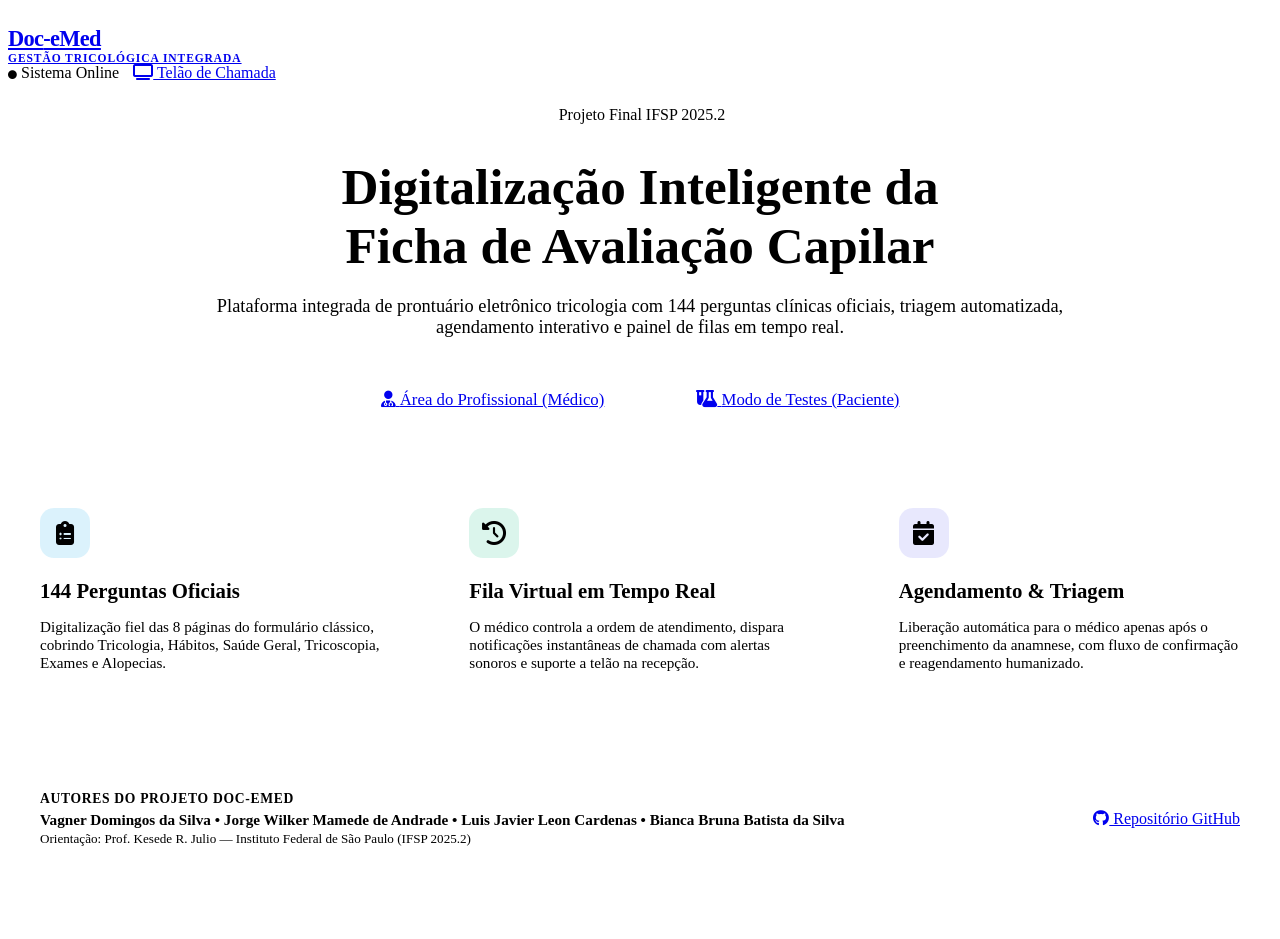
==== src/main/resources/templates/index.html @ d561eccd "feat: frontend Java com Thymeleaf, fila em tempo real SSE, painel TV e agendamento interativo" ====
<!DOCTYPE html>
<html lang="pt-BR" xmlns:th="http://www.thymeleaf.org">
<head>
    <meta charset="UTF-8">
    <meta name="viewport" content="width=device-width, initial-scale=1.0">
    <title>Doc-eMed — Gestão Clínica & Ficha de Avaliação Capilar</title>
    <link rel="stylesheet" th:href="@{/css/docemed.css}">
    <link rel="stylesheet" href="https://cdnjs.cloudflare.com/ajax/libs/font-awesome/6.4.0/css/all.min.css">
</head>
<body>

    <!-- NAVBAR -->
    <header class="container">
        <nav class="navbar">
            <a href="/" class="nav-brand">
                <div class="nav-logo-icon">
                    <i class="fa-solid fa-dna" style="color: #ffffff;"></i>
                </div>
                <div>
                    <div class="brand-font" style="font-size: 1.4rem; font-weight: 800; letter-spacing: -0.03em;">
                        Doc<span style="color: var(--primary);">-eMed</span>
                    </div>
                    <div style="font-size: 0.72rem; color: var(--text-muted); font-weight: 600; text-transform: uppercase; letter-spacing: 0.08em;">
                        Gestão Tricológica Integrada
                    </div>
                </div>
            </a>
            
            <div style="display: flex; gap: 14px; align-items: center;">
                <span class="badge badge-confirmed">
                    <i class="fa-solid fa-circle" style="font-size: 0.55rem;"></i> Sistema Online
                </span>
                <a href="/painel-chamada" target="_blank" class="btn btn-outline btn-sm">
                    <i class="fa-solid fa-tv"></i> Telão de Chamada
                </a>
            </div>
        </nav>
    </header>

    <!-- HERO SECTION -->
    <main class="container" style="padding-top: 24px; padding-bottom: 60px;">
        <div style="text-align: center; max-width: 860px; margin: 0 auto 50px auto;">
            <div class="badge badge-called" style="margin-bottom: 20px;">
                <i class="fa-solid fa-sparkles"></i> Projeto Final IFSP 2025.2
            </div>
            <h1 style="font-size: 3.2rem; line-height: 1.15; margin-bottom: 20px;">
                Digitalização Inteligente da <br>
                <span class="gradient-text">Ficha de Avaliação Capilar</span>
            </h1>
            <p style="font-size: 1.15rem; color: var(--text-muted); margin-bottom: 36px;">
                Plataforma integrada de prontuário eletrônico tricologia com 144 perguntas clínicas oficiais, triagem automatizada, agendamento interativo e painel de filas em tempo real.
            </p>

            <!-- BOTOES DE ESCOLHA SOLICITADOS -->
            <div style="display: flex; gap: 20px; justify-content: center; flex-wrap: wrap;">
                <a href="/medico/login" class="btn btn-primary" style="padding: 16px 36px; font-size: 1.05rem;">
                    <i class="fa-solid fa-user-doctor"></i>
                    <span>Área do Profissional (Médico)</span>
                </a>
                <a href="/paciente/acesso" class="btn btn-secondary" style="padding: 16px 36px; font-size: 1.05rem;">
                    <i class="fa-solid fa-flask-vial"></i>
                    <span>Modo de Testes (Paciente)</span>
                </a>
            </div>
        </div>

        <!-- CARDS DE RECURSOS -->
        <div style="display: grid; grid-template-columns: repeat(auto-fit, minmax(320px, 1fr)); gap: 24px; margin-top: 40px;">
            <div class="glass-card" style="padding: 32px;">
                <div style="width: 50px; height: 50px; border-radius: 14px; background: rgba(14, 165, 233, 0.15); color: var(--primary); display: flex; align-items: center; justify-content: center; font-size: 1.5rem; margin-bottom: 20px;">
                    <i class="fa-solid fa-clipboard-list"></i>
                </div>
                <h3 style="font-size: 1.3rem; margin-bottom: 12px;">144 Perguntas Oficiais</h3>
                <p style="color: var(--text-muted); font-size: 0.95rem;">
                    Digitalização fiel das 8 páginas do formulário clássico, cobrindo Tricologia, Hábitos, Saúde Geral, Tricoscopia, Exames e Alopecias.
                </p>
            </div>

            <div class="glass-card" style="padding: 32px;">
                <div style="width: 50px; height: 50px; border-radius: 14px; background: rgba(16, 185, 129, 0.15); color: var(--secondary); display: flex; align-items: center; justify-content: center; font-size: 1.5rem; margin-bottom: 20px;">
                    <i class="fa-solid fa-clock-rotate-left"></i>
                </div>
                <h3 style="font-size: 1.3rem; margin-bottom: 12px;">Fila Virtual em Tempo Real</h3>
                <p style="color: var(--text-muted); font-size: 0.95rem;">
                    O médico controla a ordem de atendimento, dispara notificações instantâneas de chamada com alertas sonoros e suporte a telão na recepção.
                </p>
            </div>

            <div class="glass-card" style="padding: 32px;">
                <div style="width: 50px; height: 50px; border-radius: 14px; background: rgba(99, 102, 241, 0.15); color: var(--accent); display: flex; align-items: center; justify-content: center; font-size: 1.5rem; margin-bottom: 20px;">
                    <i class="fa-solid fa-calendar-check"></i>
                </div>
                <h3 style="font-size: 1.3rem; margin-bottom: 12px;">Agendamento & Triagem</h3>
                <p style="color: var(--text-muted); font-size: 0.95rem;">
                    Liberação automática para o médico apenas após o preenchimento da anamnese, com fluxo de confirmação e reagendamento humanizado.
                </p>
            </div>
        </div>

        <!-- AUTORES & CRÉDITOS -->
        <div class="glass-card" style="margin-top: 48px; padding: 24px 32px; display: flex; justify-content: space-between; align-items: center; flex-wrap: wrap; gap: 16px;">
            <div>
                <div style="font-size: 0.85rem; color: var(--text-dim); text-transform: uppercase; font-weight: 700; letter-spacing: 0.05em;">
                    Autores do Projeto Doc-eMed
                </div>
                <div style="font-weight: 600; color: var(--text-main); margin-top: 4px; font-size: 0.95rem;">
                    Vagner Domingos da Silva • Jorge Wilker Mamede de Andrade • Luis Javier Leon Cardenas • Bianca Bruna Batista da Silva
                </div>
                <div style="font-size: 0.82rem; color: var(--text-muted); margin-top: 2px;">
                    Orientação: Prof. Kesede R. Julio — Instituto Federal de São Paulo (IFSP 2025.2)
                </div>
            </div>
            <a href="https://github.com/profkesede-hbr/VAGNER-DOMINGOS-DA-SILVA-Projeto-Final" target="_blank" class="btn btn-outline btn-sm">
                <i class="fa-brands fa-github"></i> Repositório GitHub
            </a>
        </div>
    </main>

</body>
</html>
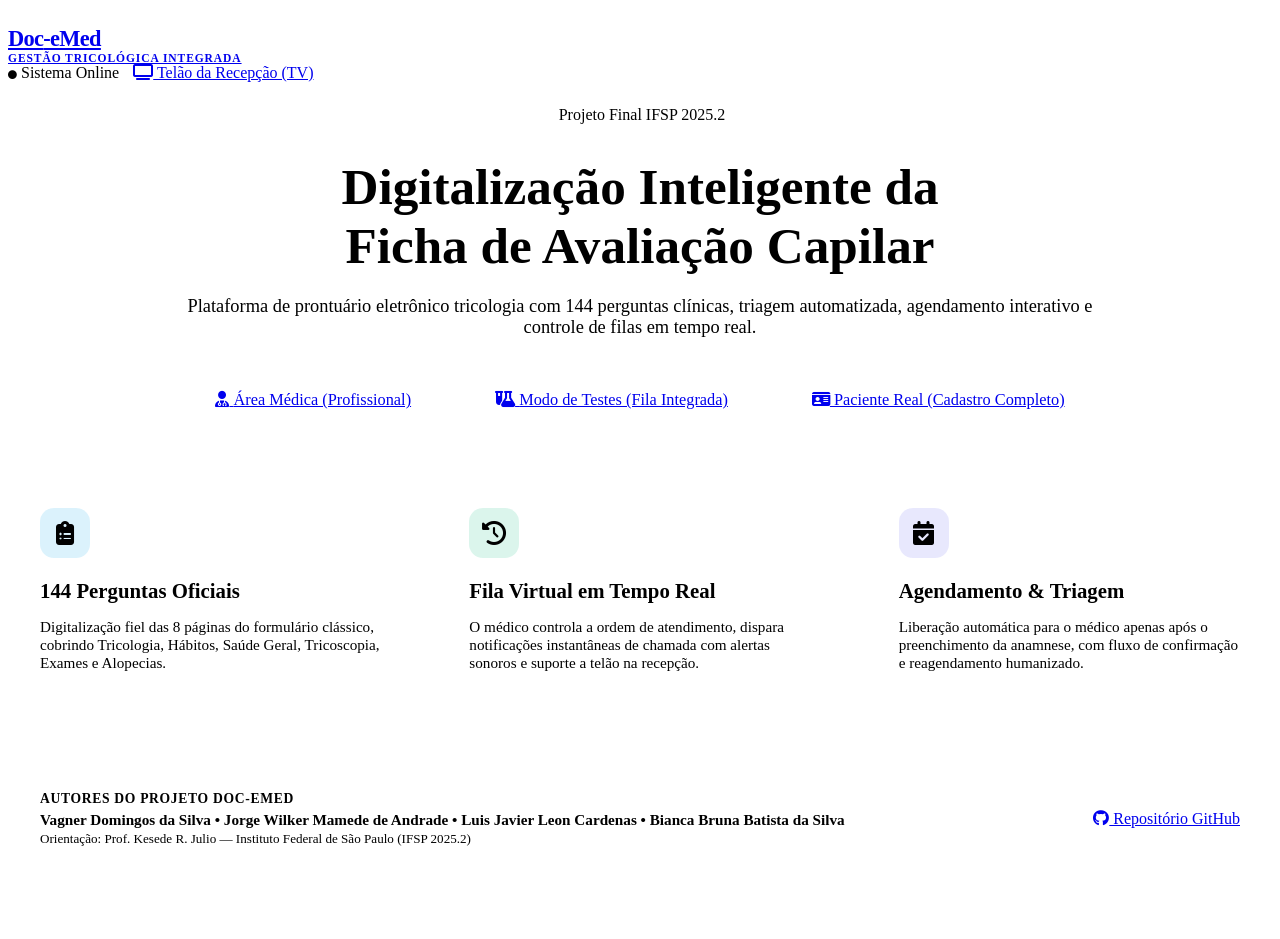
==== commit e24c358b: "feat: modulo de cadastro real, anamnese integral 144 perguntas e telao integrado no modo teste" ====
--- a/src/main/resources/templates/index.html
+++ b/src/main/resources/templates/index.html
@@ -31,7 +31,7 @@
                     <i class="fa-solid fa-circle" style="font-size: 0.55rem;"></i> Sistema Online
                 </span>
                 <a href="/painel-chamada" target="_blank" class="btn btn-outline btn-sm">
-                    <i class="fa-solid fa-tv"></i> Telão de Chamada
+                    <i class="fa-solid fa-tv"></i> Telão da Recepção (TV)
                 </a>
             </div>
         </nav>
@@ -39,7 +39,7 @@
 
     <!-- HERO SECTION -->
     <main class="container" style="padding-top: 24px; padding-bottom: 60px;">
-        <div style="text-align: center; max-width: 860px; margin: 0 auto 50px auto;">
+        <div style="text-align: center; max-width: 960px; margin: 0 auto 50px auto;">
             <div class="badge badge-called" style="margin-bottom: 20px;">
                 <i class="fa-solid fa-sparkles"></i> Projeto Final IFSP 2025.2
             </div>
@@ -48,18 +48,22 @@
                 <span class="gradient-text">Ficha de Avaliação Capilar</span>
             </h1>
             <p style="font-size: 1.15rem; color: var(--text-muted); margin-bottom: 36px;">
-                Plataforma integrada de prontuário eletrônico tricologia com 144 perguntas clínicas oficiais, triagem automatizada, agendamento interativo e painel de filas em tempo real.
+                Plataforma de prontuário eletrônico tricologia com 144 perguntas clínicas, triagem automatizada, agendamento interativo e controle de filas em tempo real.
             </p>
 
-            <!-- BOTOES DE ESCOLHA SOLICITADOS -->
+            <!-- 3 BOTOES PRINCIPAIS -->
             <div style="display: flex; gap: 20px; justify-content: center; flex-wrap: wrap;">
-                <a href="/medico/login" class="btn btn-primary" style="padding: 16px 36px; font-size: 1.05rem;">
+                <a href="/medico/login" class="btn btn-primary" style="padding: 16px 32px; font-size: 1.02rem;">
                     <i class="fa-solid fa-user-doctor"></i>
-                    <span>Área do Profissional (Médico)</span>
+                    <span>Área Médica (Profissional)</span>
                 </a>
-                <a href="/paciente/acesso" class="btn btn-secondary" style="padding: 16px 36px; font-size: 1.05rem;">
+                <a href="/paciente/acesso" class="btn btn-warning" style="padding: 16px 32px; font-size: 1.02rem;">
                     <i class="fa-solid fa-flask-vial"></i>
-                    <span>Modo de Testes (Paciente)</span>
+                    <span>Modo de Testes (Fila Integrada)</span>
+                </a>
+                <a href="/paciente/real-cadastro" class="btn btn-secondary" style="padding: 16px 32px; font-size: 1.02rem;">
+                    <i class="fa-solid fa-id-card"></i>
+                    <span>Paciente Real (Cadastro Completo)</span>
                 </a>
             </div>
         </div>
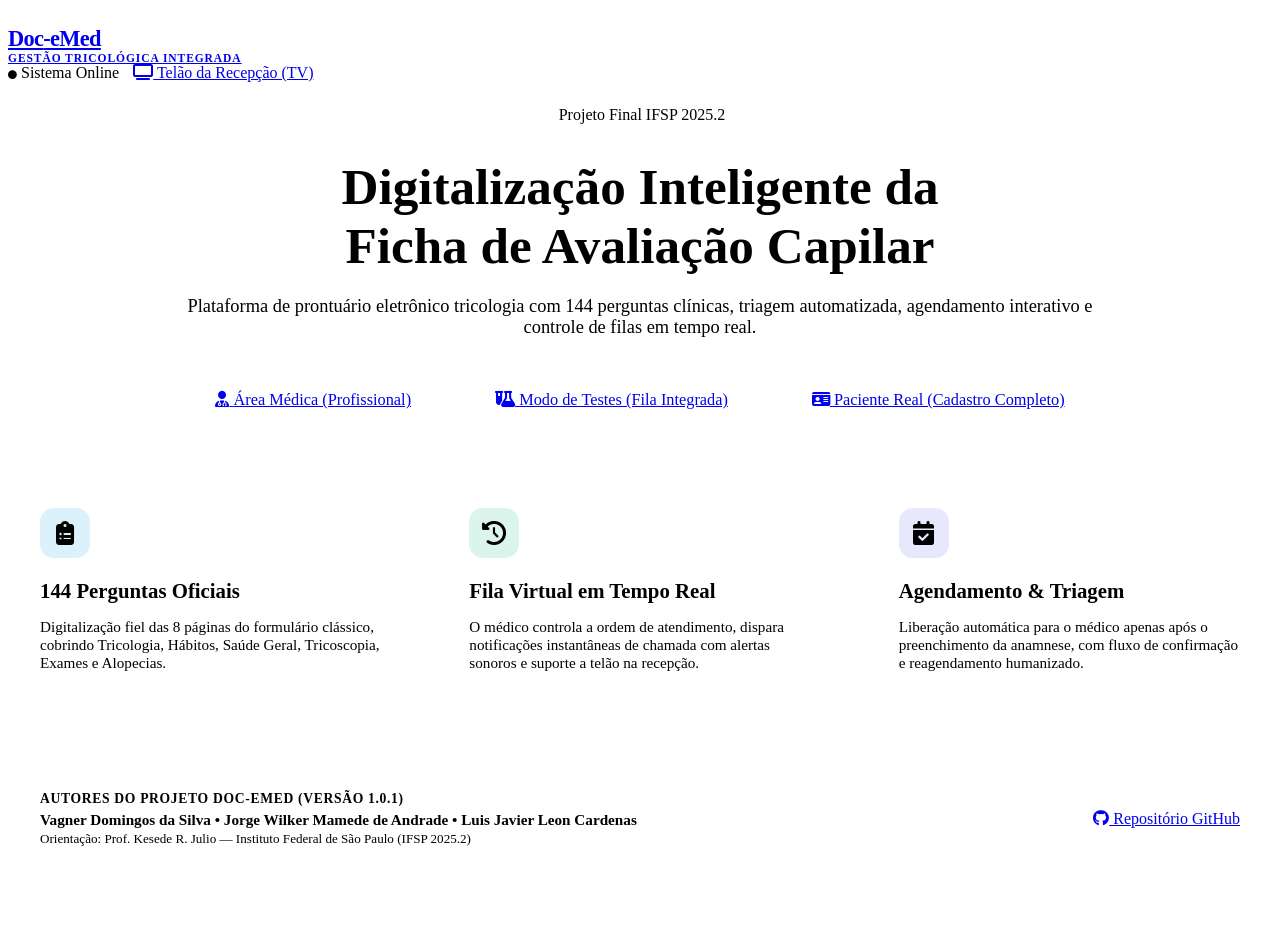
==== commit 1b4122ac: "release: versao 1.0.1 com deploy autonomo na VM e documentacao atualizada" ====
--- a/src/main/resources/templates/index.html
+++ b/src/main/resources/templates/index.html
@@ -104,11 +104,11 @@
         <!-- AUTORES & CRÉDITOS -->
         <div class="glass-card" style="margin-top: 48px; padding: 24px 32px; display: flex; justify-content: space-between; align-items: center; flex-wrap: wrap; gap: 16px;">
             <div>
-                <div style="font-size: 0.85rem; color: var(--text-dim); text-transform: uppercase; font-weight: 700; letter-spacing: 0.05em;">
-                    Autores do Projeto Doc-eMed
+                <div class="brand-font" style="font-size: 0.85rem; color: var(--text-dim); text-transform: uppercase; font-weight: 700; letter-spacing: 0.05em;">
+                    Autores do Projeto Doc-eMed (Versão 1.0.1)
                 </div>
                 <div style="font-weight: 600; color: var(--text-main); margin-top: 4px; font-size: 0.95rem;">
-                    Vagner Domingos da Silva • Jorge Wilker Mamede de Andrade • Luis Javier Leon Cardenas • Bianca Bruna Batista da Silva
+                    Vagner Domingos da Silva • Jorge Wilker Mamede de Andrade • Luis Javier Leon Cardenas
                 </div>
                 <div style="font-size: 0.82rem; color: var(--text-muted); margin-top: 2px;">
                     Orientação: Prof. Kesede R. Julio — Instituto Federal de São Paulo (IFSP 2025.2)
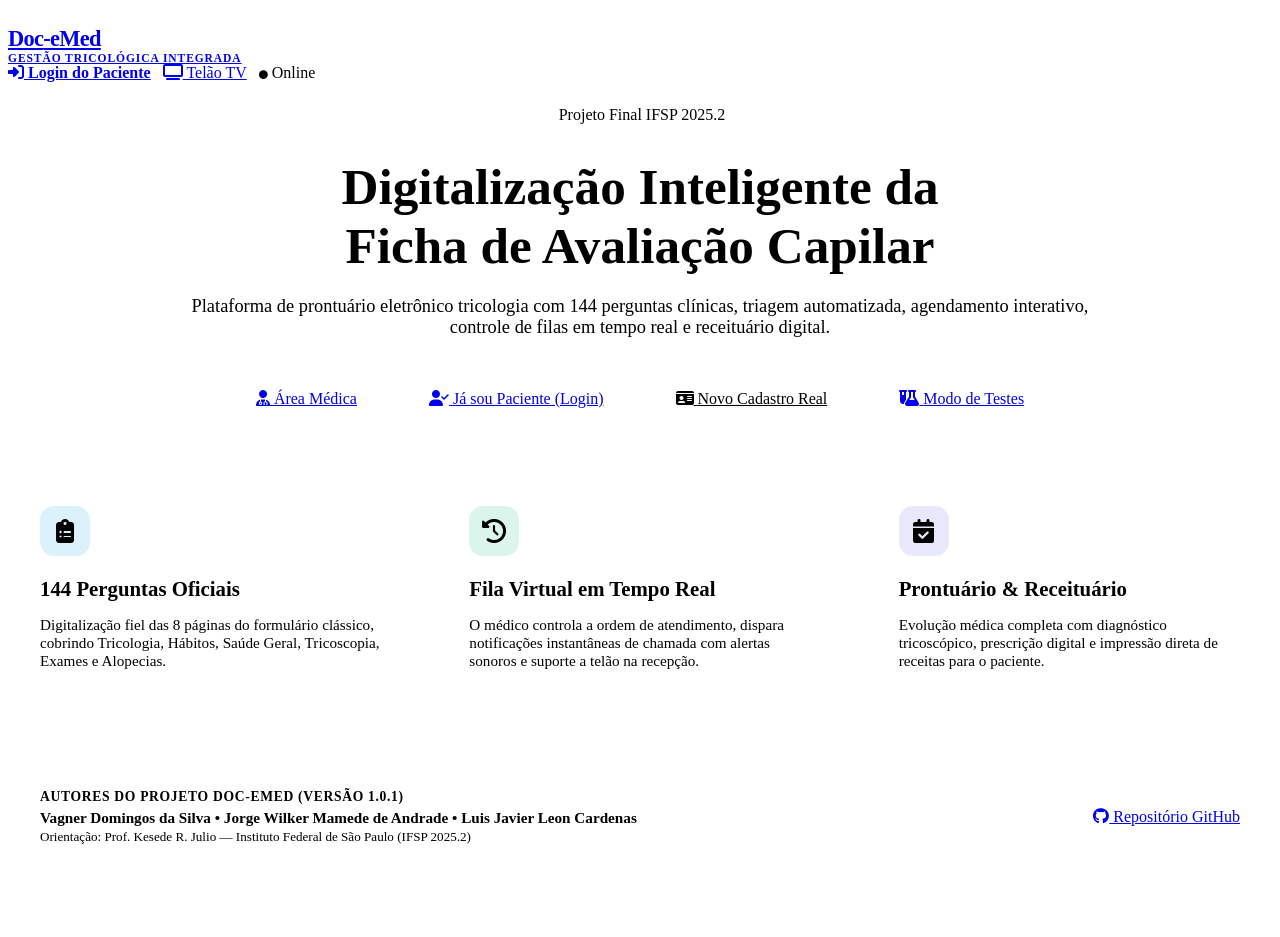
==== commit 8d23aa8a: "feat: pagina e botao de login dedicado para pacientes cadastrados na tela inicial" ====
--- a/src/main/resources/templates/index.html
+++ b/src/main/resources/templates/index.html
@@ -26,13 +26,16 @@
                 </div>
             </a>
             
-            <div style="display: flex; gap: 14px; align-items: center;">
+            <div style="display: flex; gap: 12px; align-items: center; flex-wrap: wrap;">
+                <a href="/paciente/login" class="btn btn-secondary btn-sm" style="font-weight: 700;">
+                    <i class="fa-solid fa-right-to-bracket"></i> Login do Paciente
+                </a>
+                <a href="/painel-chamada" target="_blank" class="btn btn-outline btn-sm">
+                    <i class="fa-solid fa-tv"></i> Telão TV
+                </a>
                 <span class="badge badge-confirmed">
-                    <i class="fa-solid fa-circle" style="font-size: 0.55rem;"></i> Sistema Online
+                    <i class="fa-solid fa-circle" style="font-size: 0.55rem;"></i> Online
                 </span>
-                <a href="/painel-chamada" target="_blank" class="btn btn-outline btn-sm">
-                    <i class="fa-solid fa-tv"></i> Telão da Recepção (TV)
-                </a>
             </div>
         </nav>
     </header>
@@ -48,22 +51,26 @@
                 <span class="gradient-text">Ficha de Avaliação Capilar</span>
             </h1>
             <p style="font-size: 1.15rem; color: var(--text-muted); margin-bottom: 36px;">
-                Plataforma de prontuário eletrônico tricologia com 144 perguntas clínicas, triagem automatizada, agendamento interativo e controle de filas em tempo real.
+                Plataforma de prontuário eletrônico tricologia com 144 perguntas clínicas, triagem automatizada, agendamento interativo, controle de filas em tempo real e receituário digital.
             </p>
 
-            <!-- 3 BOTOES PRINCIPAIS -->
-            <div style="display: flex; gap: 20px; justify-content: center; flex-wrap: wrap;">
-                <a href="/medico/login" class="btn btn-primary" style="padding: 16px 32px; font-size: 1.02rem;">
+            <!-- 4 BOTÕES DE ACESSO -->
+            <div style="display: flex; gap: 16px; justify-content: center; flex-wrap: wrap;">
+                <a href="/medico/login" class="btn btn-primary" style="padding: 16px 28px; font-size: 1rem;">
                     <i class="fa-solid fa-user-doctor"></i>
-                    <span>Área Médica (Profissional)</span>
+                    <span>Área Médica</span>
                 </a>
-                <a href="/paciente/acesso" class="btn btn-warning" style="padding: 16px 32px; font-size: 1.02rem;">
+                <a href="/paciente/login" class="btn btn-secondary" style="padding: 16px 28px; font-size: 1rem;">
+                    <i class="fa-solid fa-user-check"></i>
+                    <span>Já sou Paciente (Login)</span>
+                </a>
+                <a href="/paciente/real-cadastro" class="btn btn-outline" style="padding: 16px 28px; font-size: 1rem; border-color: var(--secondary); color: var(--secondary);">
+                    <i class="fa-solid fa-id-card"></i>
+                    <span>Novo Cadastro Real</span>
+                </a>
+                <a href="/paciente/acesso" class="btn btn-warning" style="padding: 16px 28px; font-size: 1rem;">
                     <i class="fa-solid fa-flask-vial"></i>
-                    <span>Modo de Testes (Fila Integrada)</span>
-                </a>
-                <a href="/paciente/real-cadastro" class="btn btn-secondary" style="padding: 16px 32px; font-size: 1.02rem;">
-                    <i class="fa-solid fa-id-card"></i>
-                    <span>Paciente Real (Cadastro Completo)</span>
+                    <span>Modo de Testes</span>
                 </a>
             </div>
         </div>
@@ -94,9 +101,9 @@
                 <div style="width: 50px; height: 50px; border-radius: 14px; background: rgba(99, 102, 241, 0.15); color: var(--accent); display: flex; align-items: center; justify-content: center; font-size: 1.5rem; margin-bottom: 20px;">
                     <i class="fa-solid fa-calendar-check"></i>
                 </div>
-                <h3 style="font-size: 1.3rem; margin-bottom: 12px;">Agendamento & Triagem</h3>
+                <h3 style="font-size: 1.3rem; margin-bottom: 12px;">Prontuário & Receituário</h3>
                 <p style="color: var(--text-muted); font-size: 0.95rem;">
-                    Liberação automática para o médico apenas após o preenchimento da anamnese, com fluxo de confirmação e reagendamento humanizado.
+                    Evolução médica completa com diagnóstico tricoscópico, prescrição digital e impressão direta de receitas para o paciente.
                 </p>
             </div>
         </div>
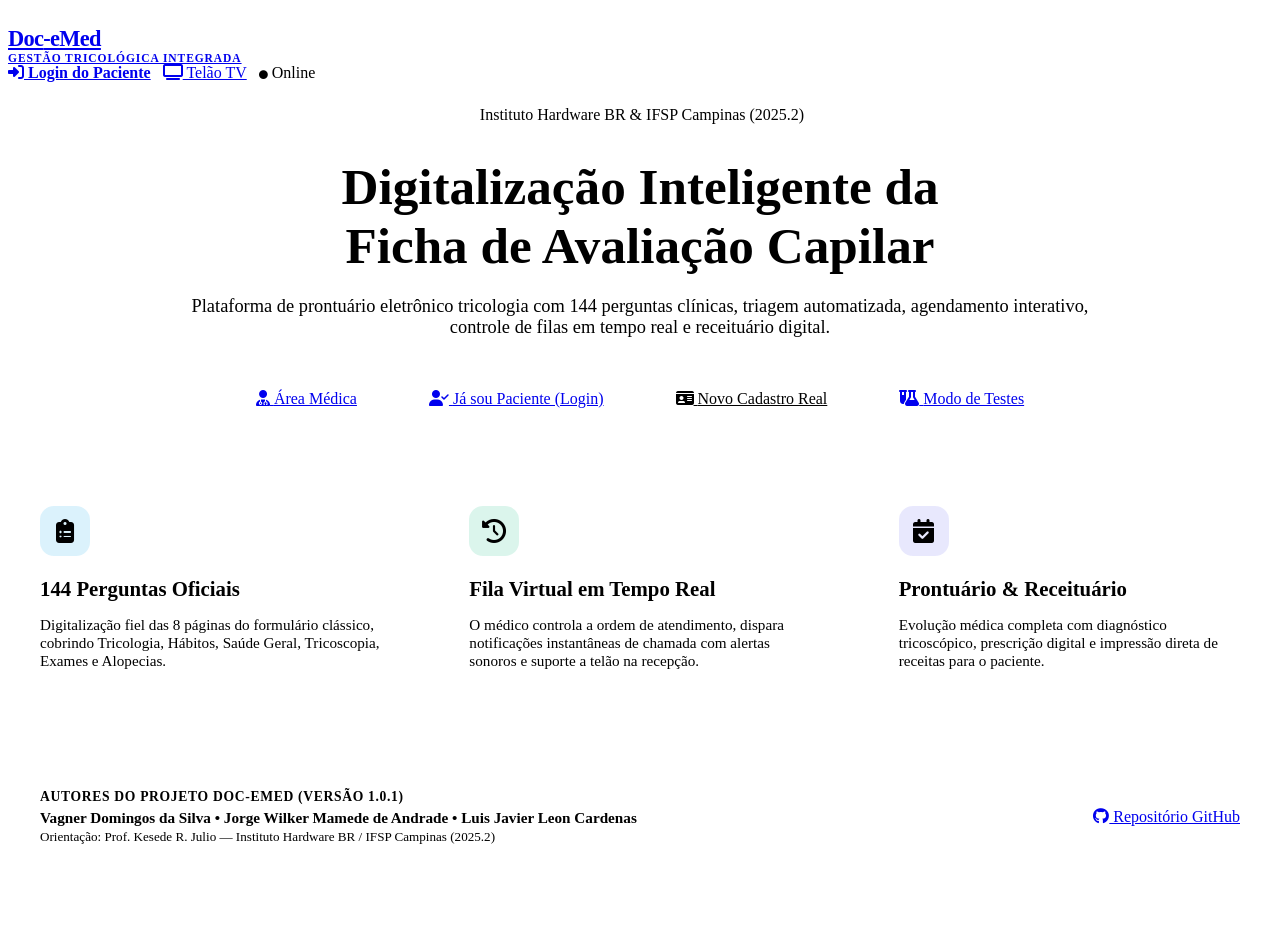
==== commit 7f5889c9: "docs: atualizacao da instituicao para Instituto Hardware BR em conjunto com IFSP Campinas" ====
--- a/src/main/resources/templates/index.html
+++ b/src/main/resources/templates/index.html
@@ -44,7 +44,7 @@
     <main class="container" style="padding-top: 24px; padding-bottom: 60px;">
         <div style="text-align: center; max-width: 960px; margin: 0 auto 50px auto;">
             <div class="badge badge-called" style="margin-bottom: 20px;">
-                <i class="fa-solid fa-sparkles"></i> Projeto Final IFSP 2025.2
+                <i class="fa-solid fa-sparkles"></i> Instituto Hardware BR & IFSP Campinas (2025.2)
             </div>
             <h1 style="font-size: 3.2rem; line-height: 1.15; margin-bottom: 20px;">
                 Digitalização Inteligente da <br>
@@ -118,7 +118,7 @@
                     Vagner Domingos da Silva • Jorge Wilker Mamede de Andrade • Luis Javier Leon Cardenas
                 </div>
                 <div style="font-size: 0.82rem; color: var(--text-muted); margin-top: 2px;">
-                    Orientação: Prof. Kesede R. Julio — Instituto Federal de São Paulo (IFSP 2025.2)
+                    Orientação: Prof. Kesede R. Julio — Instituto Hardware BR / IFSP Campinas (2025.2)
                 </div>
             </div>
             <a href="https://github.com/profkesede-hbr/VAGNER-DOMINGOS-DA-SILVA-Projeto-Final" target="_blank" class="btn btn-outline btn-sm">
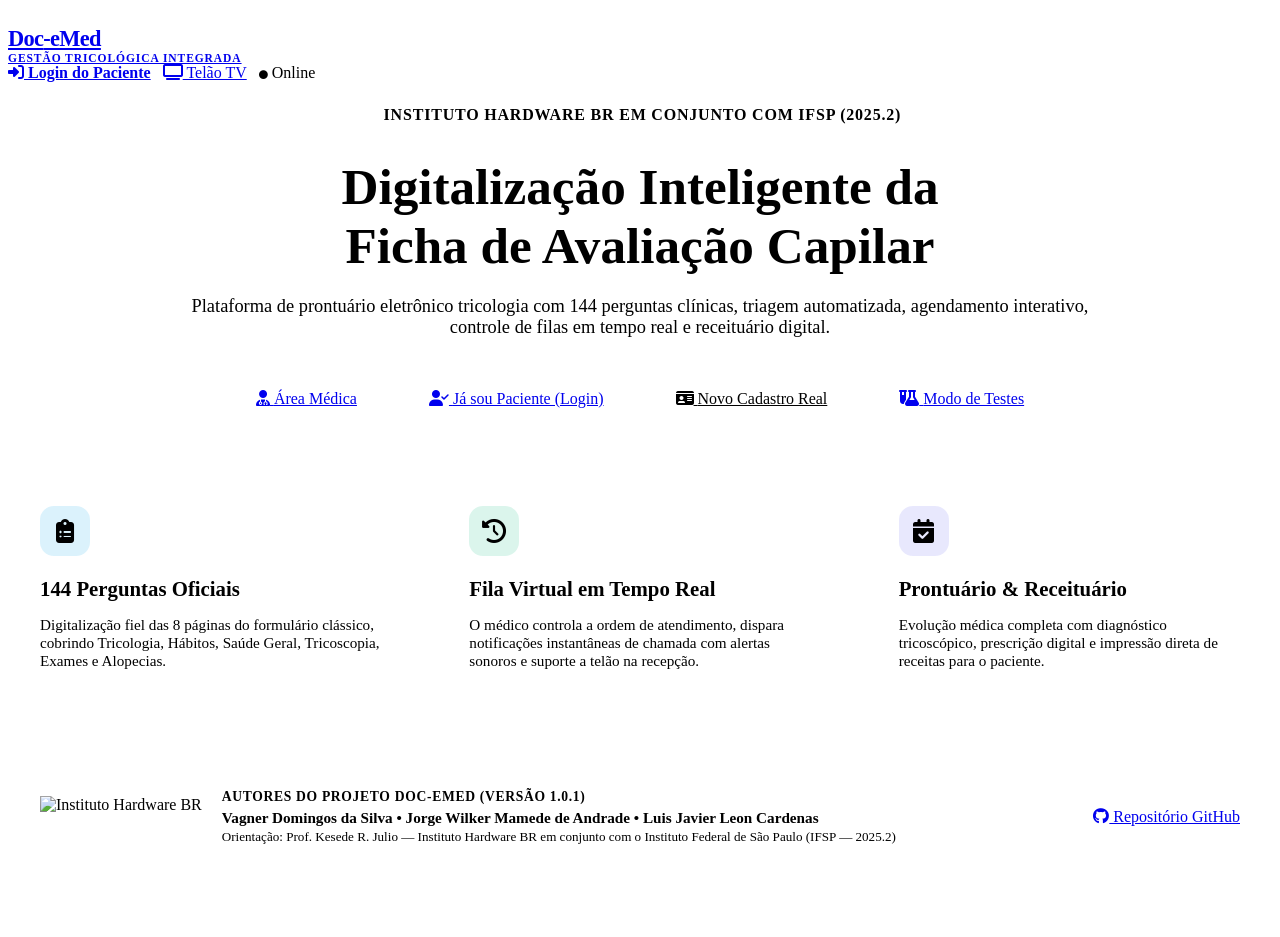
==== commit 1886da03: "docs: inclusao da identidade visual do Instituto Hardware BR e correcao do badge institucional" ====
--- a/src/main/resources/templates/index.html
+++ b/src/main/resources/templates/index.html
@@ -43,8 +43,8 @@
     <!-- HERO SECTION -->
     <main class="container" style="padding-top: 24px; padding-bottom: 60px;">
         <div style="text-align: center; max-width: 960px; margin: 0 auto 50px auto;">
-            <div class="badge badge-called" style="margin-bottom: 20px;">
-                <i class="fa-solid fa-sparkles"></i> Instituto Hardware BR & IFSP Campinas (2025.2)
+            <div class="badge badge-called" style="margin-bottom: 20px; font-weight: 700; text-transform: uppercase; letter-spacing: 0.05em;">
+                <i class="fa-solid fa-sparkles"></i> Instituto Hardware BR em conjunto com IFSP (2025.2)
             </div>
             <h1 style="font-size: 3.2rem; line-height: 1.15; margin-bottom: 20px;">
                 Digitalização Inteligente da <br>
@@ -109,16 +109,19 @@
         </div>
 
         <!-- AUTORES & CRÉDITOS -->
-        <div class="glass-card" style="margin-top: 48px; padding: 24px 32px; display: flex; justify-content: space-between; align-items: center; flex-wrap: wrap; gap: 16px;">
-            <div>
-                <div class="brand-font" style="font-size: 0.85rem; color: var(--text-dim); text-transform: uppercase; font-weight: 700; letter-spacing: 0.05em;">
-                    Autores do Projeto Doc-eMed (Versão 1.0.1)
-                </div>
-                <div style="font-weight: 600; color: var(--text-main); margin-top: 4px; font-size: 0.95rem;">
-                    Vagner Domingos da Silva • Jorge Wilker Mamede de Andrade • Luis Javier Leon Cardenas
-                </div>
-                <div style="font-size: 0.82rem; color: var(--text-muted); margin-top: 2px;">
-                    Orientação: Prof. Kesede R. Julio — Instituto Hardware BR / IFSP Campinas (2025.2)
+        <div class="glass-card" style="margin-top: 48px; padding: 24px 32px; display: flex; justify-content: space-between; align-items: center; flex-wrap: wrap; gap: 20px;">
+            <div style="display: flex; align-items: center; gap: 20px; flex-wrap: wrap;">
+                <img th:src="@{/images/logo-hardware-br.png}" src="/images/logo-hardware-br.png" alt="Instituto Hardware BR" style="height: 42px; object-fit: contain;">
+                <div>
+                    <div class="brand-font" style="font-size: 0.85rem; color: var(--text-dim); text-transform: uppercase; font-weight: 700; letter-spacing: 0.05em;">
+                        Autores do Projeto Doc-eMed (Versão 1.0.1)
+                    </div>
+                    <div style="font-weight: 600; color: var(--text-main); margin-top: 4px; font-size: 0.95rem;">
+                        Vagner Domingos da Silva • Jorge Wilker Mamede de Andrade • Luis Javier Leon Cardenas
+                    </div>
+                    <div style="font-size: 0.82rem; color: var(--text-muted); margin-top: 2px;">
+                        Orientação: Prof. Kesede R. Julio — Instituto Hardware BR em conjunto com o Instituto Federal de São Paulo (IFSP — 2025.2)
+                    </div>
                 </div>
             </div>
             <a href="https://github.com/profkesede-hbr/VAGNER-DOMINGOS-DA-SILVA-Projeto-Final" target="_blank" class="btn btn-outline btn-sm">
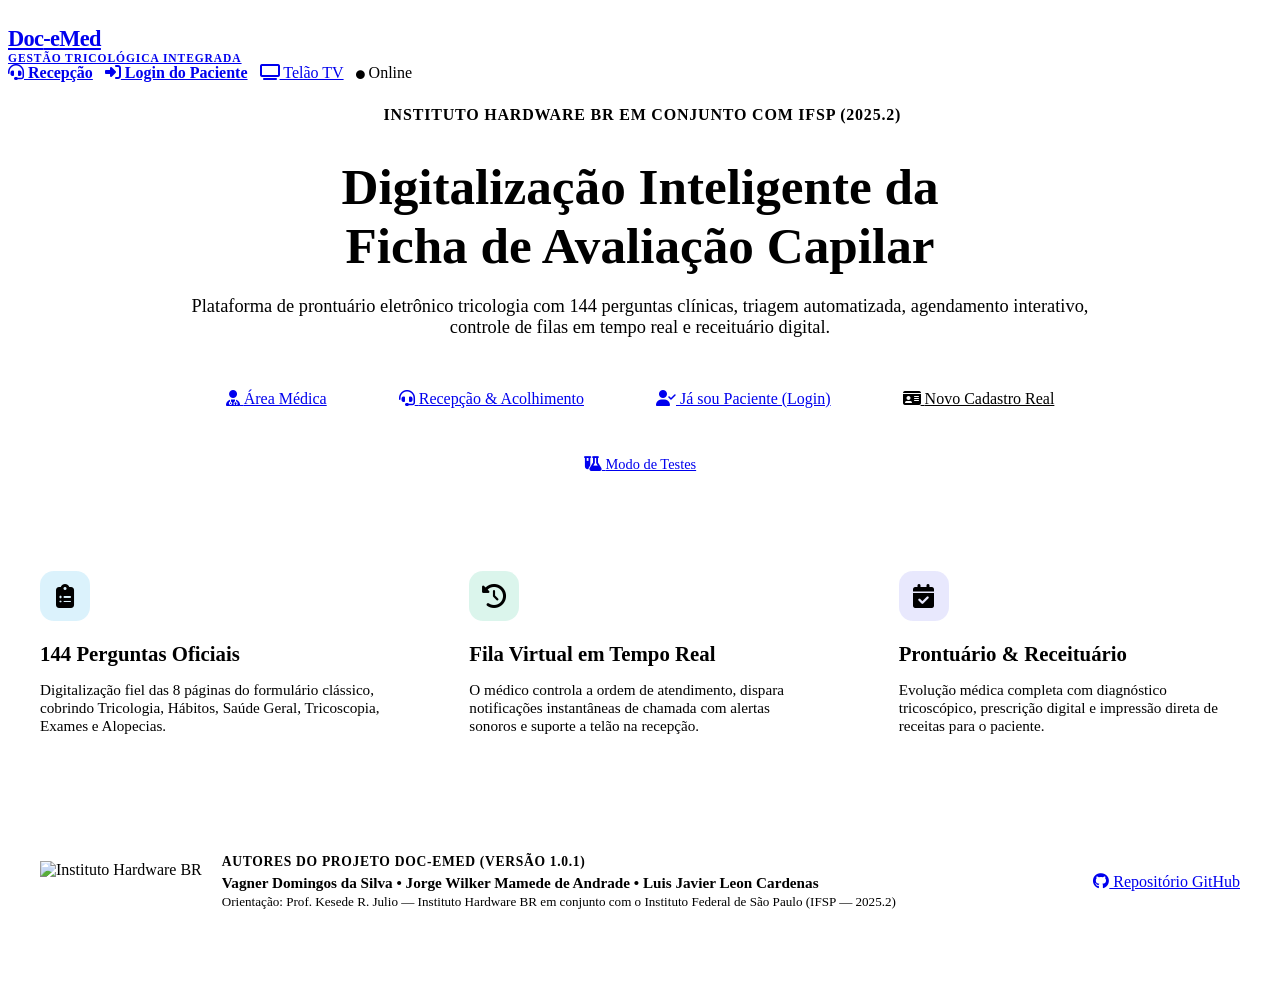
==== commit d26ae400: "feat: modulo de recepcao presencial com cadastro CPF, reset de senha, gestao de fila e chat privado " ====
--- a/src/main/resources/templates/index.html
+++ b/src/main/resources/templates/index.html
@@ -27,6 +27,9 @@
             </a>
             
             <div style="display: flex; gap: 12px; align-items: center; flex-wrap: wrap;">
+                <a href="/recepcao/login" class="btn btn-warning btn-sm" style="font-weight: 700;">
+                    <i class="fa-solid fa-headset"></i> Recepção
+                </a>
                 <a href="/paciente/login" class="btn btn-secondary btn-sm" style="font-weight: 700;">
                     <i class="fa-solid fa-right-to-bracket"></i> Login do Paciente
                 </a>
@@ -54,11 +57,15 @@
                 Plataforma de prontuário eletrônico tricologia com 144 perguntas clínicas, triagem automatizada, agendamento interativo, controle de filas em tempo real e receituário digital.
             </p>
 
-            <!-- 4 BOTÕES DE ACESSO -->
+            <!-- BOTÕES DE ACESSO -->
             <div style="display: flex; gap: 16px; justify-content: center; flex-wrap: wrap;">
                 <a href="/medico/login" class="btn btn-primary" style="padding: 16px 28px; font-size: 1rem;">
                     <i class="fa-solid fa-user-doctor"></i>
                     <span>Área Médica</span>
+                </a>
+                <a href="/recepcao/login" class="btn btn-warning" style="padding: 16px 28px; font-size: 1rem;">
+                    <i class="fa-solid fa-headset"></i>
+                    <span>Recepção & Acolhimento</span>
                 </a>
                 <a href="/paciente/login" class="btn btn-secondary" style="padding: 16px 28px; font-size: 1rem;">
                     <i class="fa-solid fa-user-check"></i>
@@ -68,7 +75,7 @@
                     <i class="fa-solid fa-id-card"></i>
                     <span>Novo Cadastro Real</span>
                 </a>
-                <a href="/paciente/acesso" class="btn btn-warning" style="padding: 16px 28px; font-size: 1rem;">
+                <a href="/paciente/acesso" class="btn btn-outline btn-sm" style="padding: 16px 20px; font-size: 0.9rem;">
                     <i class="fa-solid fa-flask-vial"></i>
                     <span>Modo de Testes</span>
                 </a>
